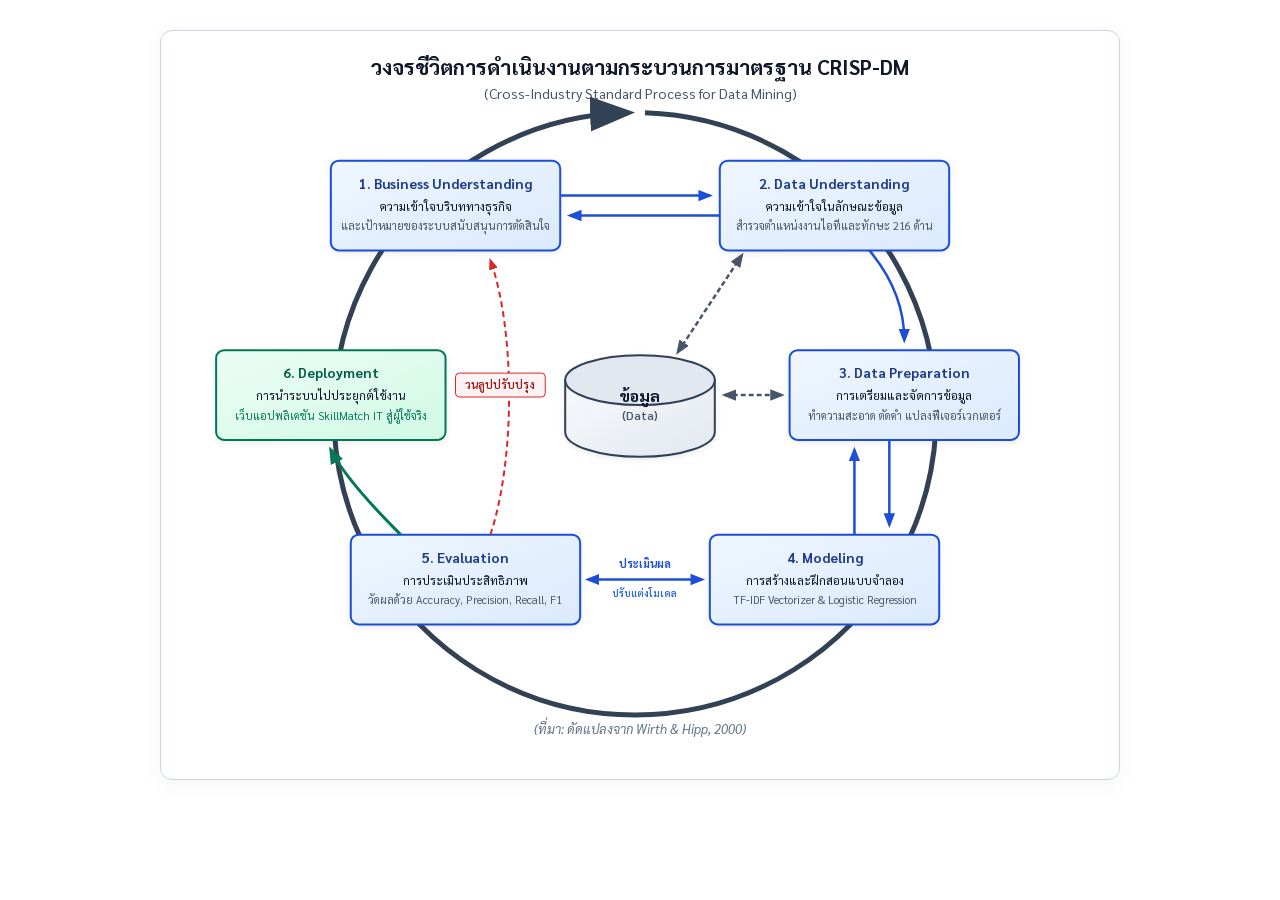
==== modelJD_V5/HELPME/images/figure_2_2_crisp_dm.html @ a635236d "feat(v5): update modelJD_V5 (SkillMatch IT with Inspector pipeline, Set Theory matching, and 115 Tha" ====
<!DOCTYPE html>
<html lang="th">
<head>
<meta charset="UTF-8">
<style>
  @import url('https://fonts.googleapis.com/css2?family=Sarabun:wght@400;500;600;700&display=swap');
  * { box-sizing: border-box; margin: 0; padding: 0; font-family: 'Sarabun', 'Leelawadee UI', Tahoma, sans-serif; }
  body {
    background: #FFFFFF;
    display: flex;
    justify-content: center;
    align-items: center;
    padding: 30px;
  }
  .canvas {
    width: 960px;
    height: 750px;
    background: #FFFFFF;
    position: relative;
    border: 1px solid #CBD5E1;
    border-radius: 12px;
    box-shadow: 0 4px 20px rgba(0,0,0,0.05);
  }
  .title {
    text-align: center;
    font-size: 21px;
    font-weight: 700;
    color: #0F172A;
    margin-top: 22px;
  }
  .subtitle {
    text-align: center;
    font-size: 14px;
    color: #475569;
    margin-top: 4px;
  }
  svg {
    position: absolute;
    top: 0;
    left: 0;
    width: 100%;
    height: 100%;
  }
</style>
</head>
<body>
<div class="canvas">
  <div class="title">วงจรชีวิตการดำเนินงานตามกระบวนการมาตรฐาน CRISP-DM</div>
  <div class="subtitle">(Cross-Industry Standard Process for Data Mining)</div>
  
  <svg viewBox="0 0 960 750">
    <defs>
      <!-- Arrow markers with auto-start-reverse for bidirectional arrows -->
      <marker id="arrow-blue" viewBox="0 0 10 10" refX="7" refY="5" markerWidth="6.5" markerHeight="6.5" orient="auto-start-reverse">
        <path d="M 0 1.5 L 9 5 L 0 8.5 z" fill="#1D4ED8"/>
      </marker>
      <marker id="arrow-green" viewBox="0 0 10 10" refX="7" refY="5" markerWidth="6.5" markerHeight="6.5" orient="auto-start-reverse">
        <path d="M 0 1.5 L 9 5 L 0 8.5 z" fill="#047857"/>
      </marker>
      <marker id="arrow-red" viewBox="0 0 10 10" refX="7" refY="5" markerWidth="6.5" markerHeight="6.5" orient="auto-start-reverse">
        <path d="M 0 1.5 L 9 5 L 0 8.5 z" fill="#DC2626"/>
      </marker>
      <marker id="arrow-slate" viewBox="0 0 10 10" refX="7" refY="5" markerWidth="6.5" markerHeight="6.5" orient="auto-start-reverse">
        <path d="M 0 1.5 L 9 5 L 0 8.5 z" fill="#475569"/>
      </marker>
      <marker id="arrow-outer-bold" viewBox="0 0 10 10" refX="7" refY="5" markerWidth="10" markerHeight="10" orient="auto-start-reverse">
        <path d="M 0 1.5 L 9 5 L 0 8.5 z" fill="#334155"/>
      </marker>
      
      <!-- Gradients -->
      <linearGradient id="blueBox" x1="0%" y1="0%" x2="100%" y2="100%">
        <stop offset="0%" stop-color="#EFF6FF"/>
        <stop offset="100%" stop-color="#DBEAFE"/>
      </linearGradient>
      <linearGradient id="greenBox" x1="0%" y1="0%" x2="100%" y2="100%">
        <stop offset="0%" stop-color="#ECFDF5"/>
        <stop offset="100%" stop-color="#D1FAE5"/>
      </linearGradient>
      <linearGradient id="dataGrad" x1="0%" y1="0%" x2="100%" y2="100%">
        <stop offset="0%" stop-color="#F8FAFC"/>
        <stop offset="100%" stop-color="#E2E8F0"/>
      </linearGradient>
      <filter id="shadow" x="-5%" y="-5%" width="110%" height="115%" filterUnits="userSpaceOnUse">
        <feDropShadow dx="0" dy="2" stdDeviation="3" flood-opacity="0.08"/>
      </filter>
    </defs>

    <!-- Outer Cycle Circle: Bold Solid Circular Arrow enclosing all 6 boxes (Strict Wirth & Hipp, 2000) -->
    <path d="M 485,82 A 302,302 0 1,1 465,82" fill="none" stroke="#334155" stroke-width="5" marker-end="url(#arrow-outer-bold)"/>

    <!-- Central Data Cylinder (Single Clean Lid, No Overlapping Ellipses) -->
    <g transform="translate(405, 320)" filter="url(#shadow)">
      <!-- Cylinder Body & Bottom Curve -->
      <path d="M 0,30 v 52 a 75,25 0 0,0 150,0 v -52 z" fill="url(#dataGrad)" stroke="#334155" stroke-width="2"/>
      <!-- Single Top Lid -->
      <ellipse cx="75" cy="30" rx="75" ry="25" fill="#E2E8F0" stroke="#334155" stroke-width="2"/>
      <!-- Text centered cleanly in cylinder body -->
      <text x="75" y="52" text-anchor="middle" font-size="16" font-weight="700" fill="#0F172A">ข้อมูล</text>
      <text x="75" y="70" text-anchor="middle" font-size="12" font-weight="600" fill="#475569">(Data)</text>
    </g>

    <!-- Phase 1: Business Understanding (Top Left) -->
    <g transform="translate(170, 130)" filter="url(#shadow)">
      <rect width="230" height="90" rx="8" fill="url(#blueBox)" stroke="#1D4ED8" stroke-width="2"/>
      <text x="115" y="28" text-anchor="middle" font-size="14" font-weight="700" fill="#1E3A8A">1. Business Understanding</text>
      <text x="115" y="50" text-anchor="middle" font-size="12" fill="#0F172A">ความเข้าใจบริบททางธุรกิจ</text>
      <text x="115" y="70" text-anchor="middle" font-size="11" fill="#475569">และเป้าหมายของระบบสนับสนุนการตัดสินใจ</text>
    </g>

    <!-- Phase 2: Data Understanding (Top Right) -->
    <g transform="translate(560, 130)" filter="url(#shadow)">
      <rect width="230" height="90" rx="8" fill="url(#blueBox)" stroke="#1D4ED8" stroke-width="2"/>
      <text x="115" y="28" text-anchor="middle" font-size="14" font-weight="700" fill="#1E3A8A">2. Data Understanding</text>
      <text x="115" y="50" text-anchor="middle" font-size="12" fill="#0F172A">ความเข้าใจในลักษณะข้อมูล</text>
      <text x="115" y="70" text-anchor="middle" font-size="11" fill="#475569">สำรวจตำแหน่งงานไอทีและทักษะ 216 ด้าน</text>
    </g>

    <!-- Phase 3: Data Preparation (Middle Right) -->
    <g transform="translate(630, 320)" filter="url(#shadow)">
      <rect width="230" height="90" rx="8" fill="url(#blueBox)" stroke="#1D4ED8" stroke-width="2"/>
      <text x="115" y="28" text-anchor="middle" font-size="14" font-weight="700" fill="#1E3A8A">3. Data Preparation</text>
      <text x="115" y="50" text-anchor="middle" font-size="12" fill="#0F172A">การเตรียมและจัดการข้อมูล</text>
      <text x="115" y="70" text-anchor="middle" font-size="11" fill="#475569">ทำความสะอาด ตัดคำ แปลงฟีเจอร์เวกเตอร์</text>
    </g>

    <!-- Phase 4: Modeling (Bottom Right) -->
    <g transform="translate(550, 505)" filter="url(#shadow)">
      <rect width="230" height="90" rx="8" fill="url(#blueBox)" stroke="#1D4ED8" stroke-width="2"/>
      <text x="115" y="28" text-anchor="middle" font-size="14" font-weight="700" fill="#1E3A8A">4. Modeling</text>
      <text x="115" y="50" text-anchor="middle" font-size="12" fill="#0F172A">การสร้างและฝึกสอนแบบจำลอง</text>
      <text x="115" y="70" text-anchor="middle" font-size="11" fill="#475569">TF-IDF Vectorizer &amp; Logistic Regression</text>
    </g>

    <!-- Phase 5: Evaluation (Bottom Left) -->
    <g transform="translate(190, 505)" filter="url(#shadow)">
      <rect width="230" height="90" rx="8" fill="url(#blueBox)" stroke="#1D4ED8" stroke-width="2"/>
      <text x="115" y="28" text-anchor="middle" font-size="14" font-weight="700" fill="#1E3A8A">5. Evaluation</text>
      <text x="115" y="50" text-anchor="middle" font-size="12" fill="#0F172A">การประเมินประสิทธิภาพ</text>
      <text x="115" y="70" text-anchor="middle" font-size="11" fill="#475569">วัดผลด้วย Accuracy, Precision, Recall, F1</text>
    </g>

    <!-- Phase 6: Deployment (Far Left Middle) -->
    <g transform="translate(55, 320)" filter="url(#shadow)">
      <rect width="230" height="90" rx="8" fill="url(#greenBox)" stroke="#047857" stroke-width="2"/>
      <text x="115" y="28" text-anchor="middle" font-size="14" font-weight="700" fill="#065F46">6. Deployment</text>
      <text x="115" y="50" text-anchor="middle" font-size="12" fill="#0F172A">การนำระบบไปประยุกต์ใช้งาน</text>
      <text x="115" y="70" text-anchor="middle" font-size="11" fill="#047857">เว็บแอปพลิเคชัน SkillMatch IT สู่ผู้ใช้จริง</text>
    </g>

    <!-- FLOW ARROWS -->
    <!-- 1 <-> 2 (Bi-directional top) -->
    <path d="M 400,165 L 550,165" fill="none" stroke="#1D4ED8" stroke-width="2.5" marker-end="url(#arrow-blue)"/>
    <path d="M 560,185 L 410,185" fill="none" stroke="#1D4ED8" stroke-width="2.5" marker-end="url(#arrow-blue)"/>

    <!-- 2 -> 3 -->
    <path d="M 710,220 C 735,250 745,280 745,310" fill="none" stroke="#1D4ED8" stroke-width="2.5" marker-end="url(#arrow-blue)"/>

    <!-- 3 <-> 4 (Bi-directional right) -->
    <path d="M 730,410 L 730,495" fill="none" stroke="#1D4ED8" stroke-width="2.5" marker-end="url(#arrow-blue)"/>
    <path d="M 695,505 L 695,420" fill="none" stroke="#1D4ED8" stroke-width="2.5" marker-end="url(#arrow-blue)"/>

    <!-- 4 <-> 5 (Clean Bidirectional Arrow on single axis with auto-start-reverse markers) -->
    <line x1="428" y1="550" x2="542" y2="550" stroke="#1D4ED8" stroke-width="2.5" marker-start="url(#arrow-blue)" marker-end="url(#arrow-blue)"/>
    <text x="485" y="538" text-anchor="middle" font-size="11" font-weight="700" fill="#1D4ED8">ประเมินผล</text>
    <text x="485" y="568" text-anchor="middle" font-size="10" font-weight="600" fill="#2563EB">ปรับแต่งโมเดล</text>

    <!-- 5 -> 6 (Deploy) -->
    <path d="M 240,505 C 200,465 180,440 170,420" fill="none" stroke="#047857" stroke-width="3" marker-end="url(#arrow-green)"/>

    <!-- 5 -> 1 (Feedback Loop to Business Understanding - Inner Curve) -->
    <path d="M 330,505 C 355,430 355,300 330,230" fill="none" stroke="#DC2626" stroke-width="2" stroke-dasharray="6 4" marker-end="url(#arrow-red)"/>
    <g transform="translate(310, 355)">
      <rect x="-15" y="-12" width="90" height="24" rx="4" fill="#FEF2F2" stroke="#DC2626"/>
      <text x="30" y="4" text-anchor="middle" font-size="11" font-weight="600" fill="#991B1B">วนลูปปรับปรุง</text>
    </g>

    <!-- Central Data Connections (STRICT BIDIRECTIONAL: ONLY Phase 2 and Phase 3 connect to Data) -->
    <!-- Connection with Phase 2 (Data Understanding): Single Bidirectional Line with 2 arrowheads -->
    <line x1="518" y1="322" x2="582" y2="225" stroke="#475569" stroke-width="2.5" stroke-dasharray="5 3" marker-start="url(#arrow-slate)" marker-end="url(#arrow-slate)"/>

    <!-- Connection with Phase 3 (Data Preparation): Single Bidirectional Line with 2 arrowheads -->
    <line x1="565" y1="365" x2="622" y2="365" stroke="#475569" stroke-width="2.5" stroke-dasharray="5 3" marker-start="url(#arrow-slate)" marker-end="url(#arrow-slate)"/>

    <!-- Academic Source Label -->
    <text x="480" y="705" text-anchor="middle" font-size="13" font-style="italic" fill="#64748B">
      (ที่มา: ดัดแปลงจาก Wirth &amp; Hipp, 2000)
    </text>
  </svg>
</div>
</body>
</html>
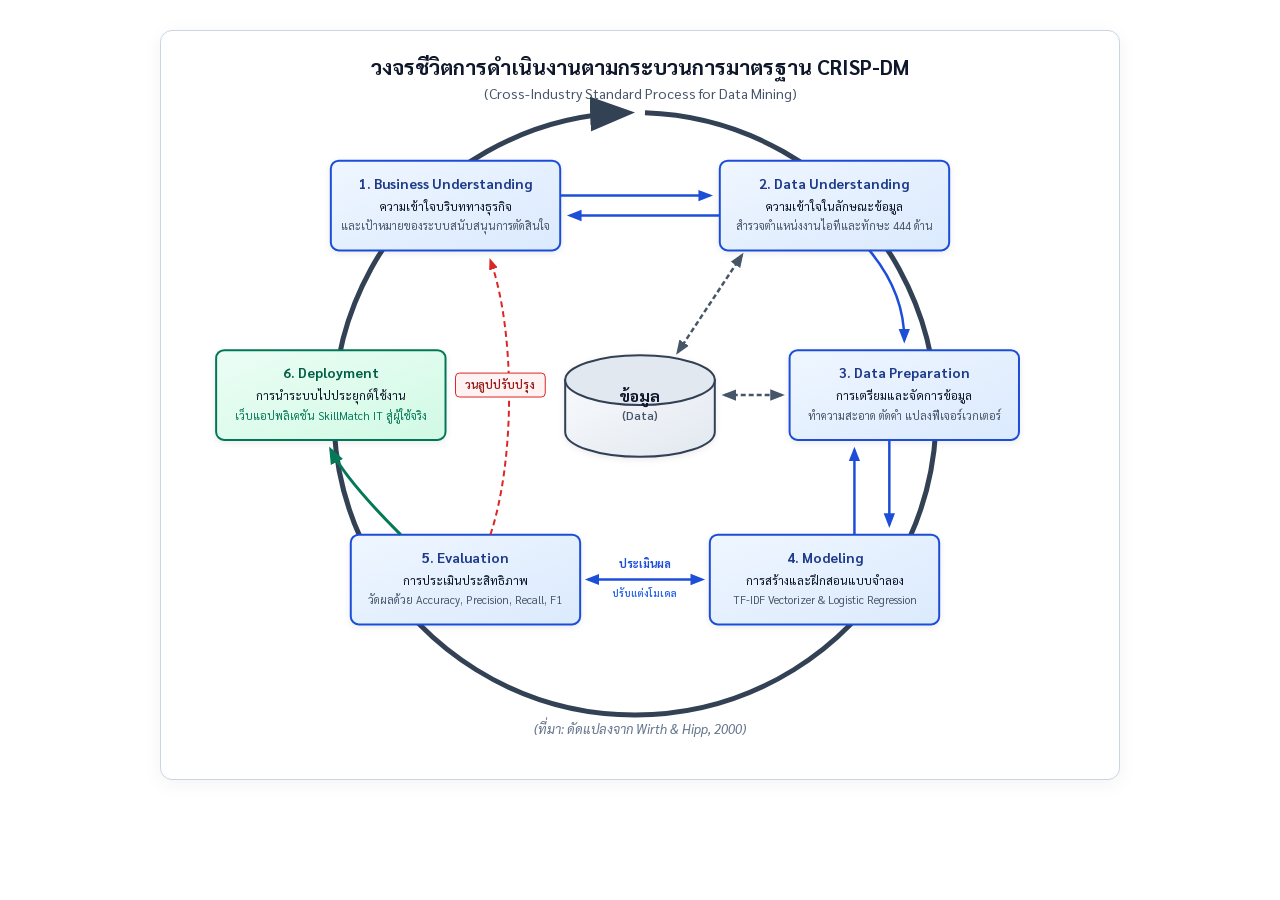
==== commit 0f830f4f: "fix(taxonomy): align skills catalog to 444 canonical skills and remove stale 216 references" ====
--- a/modelJD_V5/HELPME/images/figure_2_2_crisp_dm.html
+++ b/modelJD_V5/HELPME/images/figure_2_2_crisp_dm.html
@@ -112,7 +112,7 @@
       <rect width="230" height="90" rx="8" fill="url(#blueBox)" stroke="#1D4ED8" stroke-width="2"/>
       <text x="115" y="28" text-anchor="middle" font-size="14" font-weight="700" fill="#1E3A8A">2. Data Understanding</text>
       <text x="115" y="50" text-anchor="middle" font-size="12" fill="#0F172A">ความเข้าใจในลักษณะข้อมูล</text>
-      <text x="115" y="70" text-anchor="middle" font-size="11" fill="#475569">สำรวจตำแหน่งงานไอทีและทักษะ 216 ด้าน</text>
+      <text x="115" y="70" text-anchor="middle" font-size="11" fill="#475569">สำรวจตำแหน่งงานไอทีและทักษะ 444 ด้าน</text>
     </g>
 
     <!-- Phase 3: Data Preparation (Middle Right) -->
